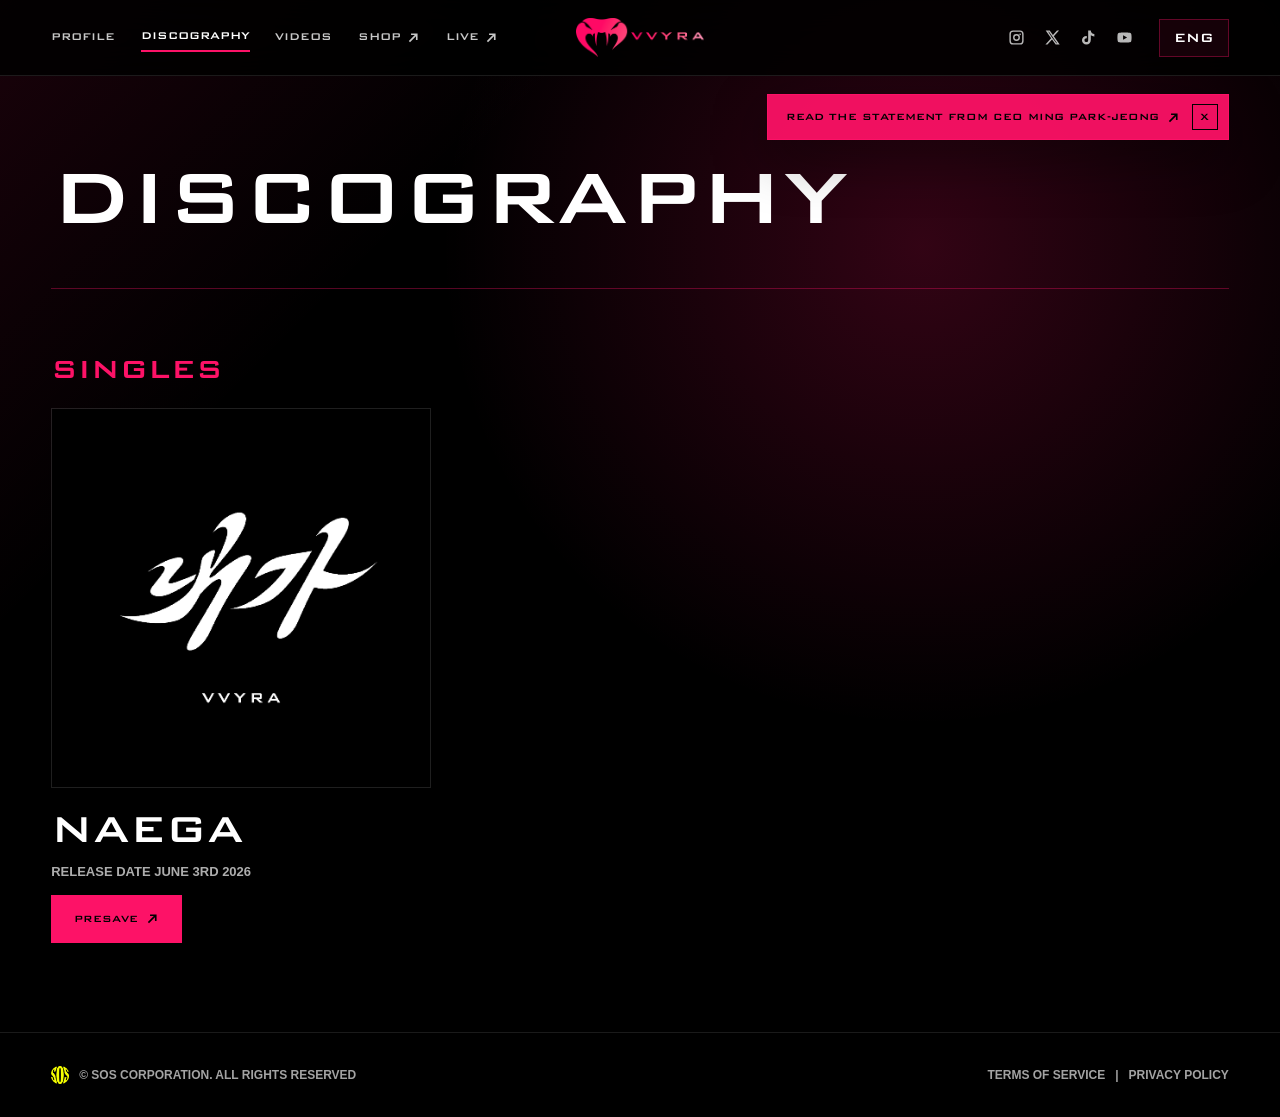
==== discography/index.html @ c1c781e7 "Update website" ====
<!doctype html>
<html lang="en">
<head>
  <meta charset="UTF-8">
  <meta name="viewport" content="width=device-width, initial-scale=1">
  <meta name="theme-color" content="#fd1267">
  <meta name="author" content="VVYRA">
  <meta name="description" content="welcome to VVYRA world 🌐">
  <meta property="og:type" content="website">
  <meta property="og:site_name" content="VVYRA">
  <meta property="og:logo" content="https://vvyra.world/assets/images/favicon.png">
  <meta property="og:title" content="VVYRA World">
  <meta property="og:description" content="welcome to VVYRA world 🌐">
  <meta property="og:url" content="https://vvyra.world/discography">
  <meta property="og:image" content="https://vvyra.world/assets/images/portraityt.jpg">
  <meta property="og:image:secure_url" content="https://vvyra.world/assets/images/portraityt.jpg">
  <meta property="og:image:type" content="image/jpeg">
  <meta property="og:image:alt" content="VVYRA">
  <meta name="twitter:card" content="summary_large_image">
  <meta name="twitter:site" content="@vvyraworld">
  <meta name="twitter:title" content="VVYRA World">
  <meta name="twitter:description" content="welcome to VVYRA world 🌐">
  <meta name="twitter:image" content="https://vvyra.world/assets/images/portraityt.jpg">
  <link rel="icon" type="image/png" href="/assets/images/favicon.png">
  <link rel="apple-touch-icon" href="/assets/images/favicon.png">
  <title>DISCOGRAPHY | VVYRA World</title>
  <link rel="preload" href="/assets/fonts/BankGothic-Bold.ttf" as="font" type="font/ttf" crossorigin>
  <link rel="stylesheet" href="/style.css">
</head>
<body data-page="discography">
  <header class="siteHeader" data-site-header>
    <a class="brandMark" href="/" aria-label="VVYRA WORLD">
      <img src="/assets/images/LogoWeb.png" alt="VVYRA">
    </a>
    <nav class="primaryNav" aria-label="PRIMARY">
      <a href="/profile" data-nav-page="profile" data-i18n="nav.profile">PROFILE</a>
      <a href="/discography" data-nav-page="discography" data-i18n="nav.discography">DISCOGRAPHY</a>
      <a href="/videos" data-nav-page="videos" data-i18n="nav.videos">VIDEOS</a>
      <a class="externalLink" href="/shop" aria-label="SHOP EXTERNAL"><span data-i18n="nav.shop">SHOP</span><svg viewBox="0 0 16 16" aria-hidden="true"><path d="M5 3h8v8h-2V6.41l-7.29 7.3-1.42-1.42 7.3-7.29H5V3Z"/></svg></a>
      <a class="externalLink" href="/live" aria-label="LIVE EXTERNAL"><span data-i18n="nav.live">LIVE</span><svg viewBox="0 0 16 16" aria-hidden="true"><path d="M5 3h8v8h-2V6.41l-7.29 7.3-1.42-1.42 7.3-7.29H5V3Z"/></svg></a>
    </nav>
    <nav class="socialNav" aria-label="SOCIAL MEDIA">
      <a href="https://instagram.com/@vvyraworld" target="_blank" rel="noopener noreferrer" aria-label="INSTAGRAM"><svg viewBox="0 0 24 24" aria-hidden="true"><path d="M7.2 2h9.6A5.2 5.2 0 0 1 22 7.2v9.6a5.2 5.2 0 0 1-5.2 5.2H7.2A5.2 5.2 0 0 1 2 16.8V7.2A5.2 5.2 0 0 1 7.2 2Zm0 2A3.2 3.2 0 0 0 4 7.2v9.6A3.2 3.2 0 0 0 7.2 20h9.6a3.2 3.2 0 0 0 3.2-3.2V7.2A3.2 3.2 0 0 0 16.8 4H7.2ZM12 7.15A4.85 4.85 0 1 1 12 16.85 4.85 4.85 0 0 1 12 7.15Zm0 2A2.85 2.85 0 1 0 12 14.85 2.85 2.85 0 0 0 12 9.15ZM17.1 6.35a1.15 1.15 0 1 1 0 2.3 1.15 1.15 0 0 1 0-2.3Z"/></svg></a>
      <a href="https://x.com/vvyraworld" target="_blank" rel="noopener noreferrer" aria-label="X"><svg viewBox="0 0 24 24" aria-hidden="true"><path d="M13.9 10.35 21.25 2h-2.9l-5.75 6.55L8 2H2.35l7.7 10.98L2 22h2.9l6.45-7.33L16.5 22h5.65l-8.25-11.65Zm-2.05 2.33-1.1-1.55L6.05 4h.95l11.45 16h-.95l-5.65-7.32Z"/></svg></a>
      <a href="https://tiktok.com/@vvyraworld" target="_blank" rel="noopener noreferrer" aria-label="TIKTOK"><svg viewBox="0 0 24 24" aria-hidden="true"><path d="M15.2 2c.35 3.08 2.07 4.92 5.06 5.12v3.36a8.17 8.17 0 0 1-5-1.53v6.33c0 4.04-2.47 6.72-6.2 6.72A6.14 6.14 0 0 1 2.8 15.9c0-3.66 2.85-6.38 6.78-6.14v3.52c-1.8-.28-3.25.72-3.25 2.58a2.55 2.55 0 0 0 2.6 2.62c1.58 0 2.62-.92 2.62-3.02V2h3.65Z"/></svg></a>
      <a href="https://www.youtube.com/@VVYRAWorld" target="_blank" rel="noopener noreferrer" aria-label="YOUTUBE"><svg viewBox="0 0 24 24" aria-hidden="true"><path d="M21.58 7.18a2.74 2.74 0 0 0-1.93-1.94C17.95 4.78 12 4.78 12 4.78s-5.95 0-7.65.46a2.74 2.74 0 0 0-1.93 1.94A28.65 28.65 0 0 0 2 12a28.65 28.65 0 0 0 .42 4.82 2.74 2.74 0 0 0 1.93 1.94c1.7.46 7.65.46 7.65.46s5.95 0 7.65-.46a2.74 2.74 0 0 0 1.93-1.94A28.65 28.65 0 0 0 22 12a28.65 28.65 0 0 0-.42-4.82ZM10 15.27V8.73L15.65 12 10 15.27Z"/></svg></a>
    </nav>
    <div class="languageSelector">
      <button class="languageToggle" type="button" aria-expanded="false" aria-controls="languageMenu" data-language-toggle>KOR</button>
      <div class="languageMenu" id="languageMenu" role="menu" data-language-menu>
        <button type="button" role="menuitem" data-language="ko">KOREAN</button>
        <button type="button" role="menuitem" data-language="en">ENGLISH</button>
        <button type="button" role="menuitem" data-language="ja">JAPANESE</button>
        <button type="button" role="menuitem" data-language="zh">CHINESE</button>
      </div>
    </div>
  </header>

  <div class="statementBanner" data-statement-banner>
    <a class="externalLink" href="https://x.com/SOS_CORPORATION/status/2068314888284279056" target="_blank" rel="noopener noreferrer">
      <span data-i18n="statement.ceo">READ THE STATEMENT FROM CEO MING PARK-JEONG</span>
      <svg viewBox="0 0 16 16" aria-hidden="true"><path d="M5 3h8v8h-2V6.41l-7.29 7.3-1.42-1.42 7.3-7.29H5V3Z"/></svg>
    </a>
    <button class="statementDismiss" type="button" aria-label="DISMISS STATEMENT" data-statement-dismiss>X</button>
  </div>

  <main class="pageShell">
    <section class="pageHero">
      <h1 data-i18n="discography.title">DISCOGRAPHY</h1>
    </section>
    <section class="releaseSection" aria-labelledby="singlesHeading">
      <h2 id="singlesHeading" data-i18n="discography.singles">SINGLES</h2>
      <div class="releaseGrid">
        <article class="releaseCard">
          <img class="releaseArtwork" src="/assets/images/Cover.jpg" alt="NAEGA COVER">
          <div class="releaseInfo">
            <h3>NAEGA</h3>
            <p data-i18n="discography.naegaDate">RELEASE DATE JUNE 3RD 2026</p>
            <a class="primaryButton externalLink" href="https://too.fm/wgj67kj">
              <span data-i18n="discography.presave">PRESAVE</span>
              <svg viewBox="0 0 16 16" aria-hidden="true"><path d="M5 3h8v8h-2V6.41l-7.29 7.3-1.42-1.42 7.3-7.29H5V3Z"/></svg>
            </a>
          </div>
        </article>
      </div>
    </section>
  </main>

  <footer class="siteFooter">
    <p class="footerCopyright"><img src="/assets/images/logoy.png" alt="SOS"><span data-i18n="footer.copyright">&copy; SOS CORPORATION. ALL RIGHTS RESERVED</span></p>
    <nav aria-label="LEGAL"><a href="/terms" data-i18n="footer.terms">TERMS OF SERVICE</a><span>|</span><a href="/privacy" data-i18n="footer.privacy">PRIVACY POLICY</a></nav>
  </footer>

  <script src="/script.js"></script>
</body>
</html>
---- style.css ----
@font-face {
  font-family: "BankGothicCustom";
  src: url("./assets/fonts/BankGothic-Bold.ttf") format("truetype");
  font-weight: 700;
  font-style: normal;
  font-display: swap;
}

:root {
  --black: #000000;
  --pink: #fd1267;
  --white: #ffffff;
  --muted: #aaaab1;
  --panel: #080808;
  --line: rgba(253, 18, 103, 0.34);
  --lineStrong: rgba(253, 18, 103, 0.72);
  --shadow: 0 24px 80px rgba(253, 18, 103, 0.16);
  --headerFont: "BankGothicCustom", "Helvetica Neue", Helvetica, Arial, sans-serif;
  --bodyFont: "Helvetica Neue", Helvetica, Arial, sans-serif;
}

* {
  box-sizing: border-box;
}

html {
  background: var(--black);
  scroll-behavior: smooth;
}

body {
  min-height: 100vh;
  margin: 0;
  color: var(--white);
  background:
    radial-gradient(circle at 72% 22%, rgba(253, 18, 103, 0.2), transparent 30rem),
    linear-gradient(135deg, rgba(253, 18, 103, 0.1), transparent 28rem),
    var(--black);
  font-family: var(--bodyFont);
  font-weight: 700;
  text-transform: uppercase;
  letter-spacing: 0;
}

body::before {
  position: fixed;
  inset: 0;
  z-index: -1;
  pointer-events: none;
  content: "";
  background-image:
    linear-gradient(rgba(255, 255, 255, 0.04) 1px, transparent 1px),
    linear-gradient(90deg, rgba(255, 255, 255, 0.035) 1px, transparent 1px);
  background-size: 54px 54px;
  mask-image: linear-gradient(to bottom, rgba(0, 0, 0, 0.9), transparent 78%);
}

body[data-page="home"] {
  display: flex;
  height: 100vh;
  min-height: 100vh;
  flex-direction: column;
  overflow: hidden;
}

body[data-page="home"] main {
  display: flex;
  flex: 1 1 auto;
  min-height: 0;
}

a {
  color: inherit;
  text-decoration: none;
}

button {
  color: inherit;
  font: inherit;
}

.siteHeader {
  position: sticky;
  top: 0;
  z-index: 20;
  display: grid;
  grid-template-columns: minmax(0, 1fr) auto auto;
  align-items: center;
  column-gap: clamp(12px, 1.6vw, 22px);
  min-height: 76px;
  padding: 0 clamp(18px, 4vw, 56px);
  border-bottom: 1px solid rgba(255, 255, 255, 0.1);
  background: rgba(0, 0, 0, 0.84);
  backdrop-filter: blur(18px);
}

.brandMark,
.primaryNav,
.socialNav,
.languageSelector {
  font-family: var(--headerFont);
}

.brandMark {
  position: absolute;
  left: 50%;
  display: inline-flex;
  align-items: center;
  justify-self: start;
  width: max-content;
  inline-size: max-content;
  min-height: 42px;
  line-height: 1;
  transform: translateX(-50%);
  transition: opacity 180ms ease, transform 180ms ease;
}

.brandMark img {
  display: block;
  width: clamp(104px, 10vw, 154px);
  height: auto;
}

.brandMark:hover {
  opacity: 0.78;
  transform: translateX(-50%) translateY(-1px);
}

.primaryNav {
  display: flex;
  align-items: center;
  justify-content: flex-start;
  gap: clamp(14px, 2vw, 30px);
  padding-left: 0;
  font-size: clamp(10px, 1vw, 13px);
  line-height: 1;
}

.primaryNav a {
  position: relative;
  display: inline-flex;
  align-items: center;
  gap: 6px;
  min-height: 42px;
  color: rgba(255, 255, 255, 0.78);
  transition: color 180ms ease, transform 180ms ease;
}

.primaryNav a::before {
  position: absolute;
  right: 0;
  bottom: 6px;
  left: 0;
  height: 2px;
  content: "";
  background: var(--pink);
  transform: scaleX(0);
  transform-origin: right;
  transition: transform 220ms ease;
}

.primaryNav a:hover,
.primaryNav a[aria-current="page"] {
  color: var(--white);
  transform: translateY(-1px);
}

.primaryNav a:hover::before,
.primaryNav a[aria-current="page"]::before {
  transform: scaleX(1);
  transform-origin: left;
}

.externalLink svg {
  width: 13px;
  height: 13px;
  fill: currentColor;
  transition: transform 180ms ease;
}

.externalLink:hover svg {
  transform: translate(2px, -2px);
}

.socialNav {
  display: inline-flex;
  align-items: center;
  justify-self: end;
  gap: 8px;
}

.socialNav a {
  display: inline-grid;
  width: 28px;
  height: 34px;
  place-items: center;
  color: rgba(255, 255, 255, 0.72);
  transition: color 180ms ease, transform 180ms ease;
}

.socialNav a:hover,
.socialNav a:focus-visible {
  color: var(--white);
  outline: none;
  transform: translateY(-2px);
}

.socialNav svg {
  display: block;
  width: 17px;
  height: 17px;
  fill: currentColor;
}

.languageSelector {
  position: relative;
  justify-self: end;
}

.languageToggle {
  min-width: 62px;
  min-height: 38px;
  padding: 0 14px;
  border: 1px solid var(--line);
  background: rgba(253, 18, 103, 0.08);
  cursor: pointer;
  transition: border-color 180ms ease, background 180ms ease, box-shadow 180ms ease;
}

.languageToggle:hover,
.languageSelector.isOpen .languageToggle {
  border-color: var(--pink);
  background: rgba(253, 18, 103, 0.18);
  box-shadow: 0 0 28px rgba(253, 18, 103, 0.18);
}

.languageMenu {
  position: absolute;
  top: calc(100% + 12px);
  right: 0;
  display: grid;
  width: 172px;
  padding: 8px;
  border: 1px solid var(--lineStrong);
  background: rgba(0, 0, 0, 0.94);
  box-shadow: var(--shadow);
  opacity: 0;
  pointer-events: none;
  transform: translateY(-8px);
  transition: opacity 180ms ease, transform 180ms ease;
}

.languageSelector.isOpen .languageMenu {
  opacity: 1;
  pointer-events: auto;
  transform: translateY(0);
}

.languageMenu button {
  min-height: 36px;
  border: 0;
  background: transparent;
  cursor: pointer;
  color: rgba(255, 255, 255, 0.76);
  text-align: left;
  transition: color 180ms ease, background 180ms ease, padding-left 180ms ease;
}

.languageMenu button:hover,
.languageMenu button[aria-current="true"] {
  padding-left: 10px;
  color: var(--white);
  background: rgba(253, 18, 103, 0.16);
}

.statementBanner {
  position: fixed;
  top: calc(76px + 18px);
  right: clamp(18px, 4vw, 56px);
  z-index: 15;
  display: inline-flex;
  align-items: center;
  gap: 12px;
  width: auto;
  max-width: min(520px, calc(100vw - 36px));
  min-height: 46px;
  padding: 0 10px 0 18px;
  border: 1px solid var(--pink);
  background: rgba(253, 18, 103, 0.94);
  box-shadow: 0 18px 54px rgba(0, 0, 0, 0.38);
  color: var(--black);
  font-family: var(--headerFont);
  font-size: 12px;
  line-height: 1.2;
  text-align: center;
  transition: background 180ms ease, color 180ms ease, transform 180ms ease, box-shadow 180ms ease;
}

.statementBanner.isDismissed {
  display: none;
}

.statementBanner a {
  display: inline-flex;
  align-items: center;
  justify-content: center;
  gap: 8px;
  min-height: 44px;
}

.statementBanner:hover {
  background: var(--black);
  color: var(--pink);
  transform: translateY(-2px);
  box-shadow: 0 20px 60px rgba(253, 18, 103, 0.24);
}

.statementDismiss {
  display: inline-grid;
  flex: 0 0 auto;
  width: 26px;
  height: 26px;
  place-items: center;
  border: 1px solid currentColor;
  background: transparent;
  cursor: pointer;
  color: inherit;
  font-family: var(--headerFont);
  font-size: 12px;
  line-height: 1;
  transition: background 180ms ease, color 180ms ease, transform 180ms ease;
}

.statementDismiss:hover,
.statementDismiss:focus-visible {
  background: currentColor;
  color: var(--pink);
  outline: none;
}

.heroSection {
  position: relative;
  display: grid;
  width: 100%;
  flex: 1 1 auto;
  place-items: center;
  min-height: 0;
  padding: clamp(72px, 10vw, 132px) clamp(18px, 4vw, 56px) clamp(56px, 7vw, 92px);
  overflow: hidden;
}

.heroSection::before {
  position: absolute;
  inset: 0;
  z-index: 1;
  content: "";
  background:
    linear-gradient(180deg, rgba(0, 0, 0, 0.5), rgba(0, 0, 0, 0.7)),
    radial-gradient(circle at 50% 58%, rgba(253, 18, 103, 0.26), transparent 36rem);
}

.heroVideo {
  position: absolute;
  inset: 0;
  width: 100%;
  height: 100%;
  object-fit: cover;
  filter: saturate(115%) contrast(108%) brightness(58%);
}

.heroContent {
  position: relative;
  z-index: 2;
  display: grid;
  justify-items: center;
  width: min(100%, 980px);
  text-align: center;
}

.heroLogo {
  display: block;
  width: min(80vw, 760px);
  max-height: min(42vh, 390px);
  height: auto;
  object-fit: contain;
  filter: drop-shadow(0 20px 66px rgba(253, 18, 103, 0.38));
}

h1 {
  margin: 0;
  font-family: var(--headerFont);
  font-size: clamp(44px, 7.4vw, 118px);
  line-height: 0.92;
}

.debutText,
.placeholderPanel p,
.legalText p {
  max-width: 650px;
  margin: 24px 0 0;
  color: rgba(255, 255, 255, 0.74);
  font-size: clamp(15px, 1.45vw, 21px);
  line-height: 1.45;
}

.placeholderPanel p:first-child,
.legalText p:first-child {
  margin-top: 0;
}

.debutText {
  color: var(--white);
  font-family: var(--headerFont);
  font-size: clamp(14px, 1.8vw, 25px);
}

.actionRow {
  display: flex;
  flex-wrap: wrap;
  justify-content: center;
  gap: 12px;
  margin-top: 34px;
}

.primaryButton,
.secondaryButton {
  display: inline-flex;
  align-items: center;
  justify-content: center;
  min-height: 48px;
  padding: 0 22px;
  border: 1px solid var(--pink);
  font-family: var(--headerFont);
  font-size: 12px;
  transition: background 180ms ease, color 180ms ease, transform 180ms ease, box-shadow 180ms ease;
}

.primaryButton.externalLink,
.secondaryButton.externalLink {
  gap: 8px;
}

.primaryButton {
  background: var(--pink);
  color: var(--black);
}

.secondaryButton {
  background: transparent;
  color: var(--white);
}

.primaryButton:hover,
.secondaryButton:hover {
  transform: translateY(-2px);
  box-shadow: 0 14px 44px rgba(253, 18, 103, 0.25);
}

.secondaryButton:hover {
  background: rgba(253, 18, 103, 0.16);
}

.pageShell {
  min-height: calc(100vh - 161px);
  padding: clamp(42px, 6vw, 88px) clamp(18px, 4vw, 56px) clamp(56px, 7vw, 100px);
}

.pageHero {
  padding-bottom: clamp(24px, 4vw, 48px);
  border-bottom: 1px solid var(--line);
}

.profileIntro {
  display: grid;
  justify-items: center;
  margin-top: clamp(28px, 5vw, 62px);
  text-align: center;
}

.profileHeroImage {
  display: block;
  width: min(100%, 1120px);
  border: 1px solid rgba(255, 255, 255, 0.14);
  object-fit: cover;
  box-shadow: 0 30px 90px rgba(253, 18, 103, 0.16);
}

.profileLogo {
  display: block;
  width: clamp(170px, 22vw, 310px);
  height: auto;
  margin-top: clamp(34px, 5vw, 62px);
}

.profileIntro p {
  max-width: 860px;
  margin: clamp(28px, 4vw, 42px) auto 0;
  color: rgba(255, 255, 255, 0.78);
  font-size: clamp(16px, 1.5vw, 22px);
  line-height: 1.55;
}

.placeholderPanel,
.legalText {
  margin-top: clamp(28px, 5vw, 62px);
  padding: 0;
  border: 0;
  background: transparent;
}

.legalShell h1 {
  font-size: clamp(38px, 6vw, 88px);
}

.releaseSection {
  margin-top: clamp(28px, 5vw, 62px);
}

.releaseSection h2 {
  margin: 0 0 22px;
  color: var(--pink);
  font-family: var(--headerFont);
  font-size: clamp(18px, 2.6vw, 34px);
}

.releaseGrid {
  display: grid;
  grid-template-columns: repeat(auto-fit, minmax(260px, 380px));
  gap: 22px;
}

.releaseCard {
  display: grid;
  gap: 18px;
}

.releaseArtwork {
  display: block;
  width: 100%;
  aspect-ratio: 1;
  border: 1px solid rgba(255, 255, 255, 0.12);
  object-fit: cover;
}

.releaseInfo {
  display: grid;
  gap: 12px;
}

.releaseInfo h3,
.releaseInfo p {
  margin: 0;
}

.releaseInfo h3 {
  font-family: var(--headerFont);
  font-size: clamp(28px, 4vw, 48px);
  line-height: 0.95;
}

.releaseInfo p {
  color: rgba(255, 255, 255, 0.68);
  font-size: 13px;
}

.releaseInfo .primaryButton {
  justify-self: start;
  margin-top: 4px;
}

.memberReleaseSection {
  margin-top: clamp(42px, 7vw, 96px);
}

.memberGrid {
  grid-template-columns: repeat(auto-fit, minmax(220px, 1fr));
}

.memberCard {
  transition: transform 220ms ease, filter 220ms ease;
}

.memberCard:hover {
  filter: saturate(112%) contrast(106%);
  transform: translateY(-4px);
}

.memberArtwork {
  aspect-ratio: 16 / 10;
}

.memberInfo h3 {
  font-size: clamp(24px, 3.2vw, 40px);
}

.redirectShell {
  display: grid;
  min-height: 100vh;
  place-items: center;
  padding: 24px;
}

.redirectShell .externalLink {
  gap: 8px;
}

.siteFooter {
  display: flex;
  align-items: center;
  justify-content: space-between;
  gap: 20px;
  min-height: 85px;
  padding: 0 clamp(18px, 4vw, 56px);
  border-top: 1px solid rgba(255, 255, 255, 0.1);
  color: rgba(255, 255, 255, 0.64);
  font-size: 12px;
}

.siteFooter p {
  margin: 0;
}

.footerCopyright {
  display: inline-flex;
  align-items: center;
  gap: 10px;
}

.footerCopyright img {
  display: block;
  width: 18px;
  height: 18px;
  object-fit: contain;
}

.siteFooter nav {
  display: flex;
  align-items: center;
  gap: 10px;
}

.siteFooter a {
  transition: color 180ms ease;
}

.siteFooter a:hover {
  color: var(--pink);
}

@media (max-width: 920px) {
  body[data-page="home"] {
    display: block;
    height: auto;
    min-height: 100vh;
    overflow: visible;
  }

  body[data-page="home"] main {
    display: block;
  }

  .siteHeader {
    grid-template-columns: 1fr auto;
    align-items: start;
    padding-top: 16px;
    padding-bottom: 14px;
  }

  .brandMark {
    position: static;
    transform: none;
  }

  .brandMark:hover {
    transform: translateY(-1px);
  }

  .primaryNav {
    grid-column: 1 / -1;
    order: 3;
    flex-wrap: wrap;
    gap: 10px 18px;
    padding: 8px 0 0;
  }

  .socialNav {
    grid-column: 1 / -1;
    order: 4;
    justify-self: start;
    padding-top: 8px;
  }

  .languageSelector {
    grid-column: 2;
  }

  .statementBanner {
    position: static;
    display: flex;
    justify-content: space-between;
    width: 100vw;
    max-width: 100vw;
    min-height: 44px;
    padding: 10px 14px 10px 18px;
    border-right: 0;
    border-left: 0;
    box-shadow: none;
  }

  .statementBanner a {
    justify-content: flex-start;
    min-height: 32px;
  }

  .statementBanner:hover {
    transform: none;
  }

  .heroSection {
    min-height: 720px;
  }
}

@media (max-width: 560px) {
  .siteHeader {
    min-height: 118px;
  }

  .primaryNav {
    font-size: 10px;
    gap: 4px 12px;
  }

  .heroSection {
    min-height: 650px;
    padding-top: 64px;
  }

  .pageHero h1 {
    font-size: clamp(30px, 10vw, 40px);
  }

  .actionRow {
    display: grid;
  }

  .siteFooter {
    align-items: flex-start;
    flex-direction: column;
    justify-content: center;
    min-height: 112px;
  }
}

@media (prefers-reduced-motion: reduce) {
  *,
  *::before,
  *::after {
    animation-duration: 1ms !important;
    scroll-behavior: auto !important;
    transition-duration: 1ms !important;
  }
}
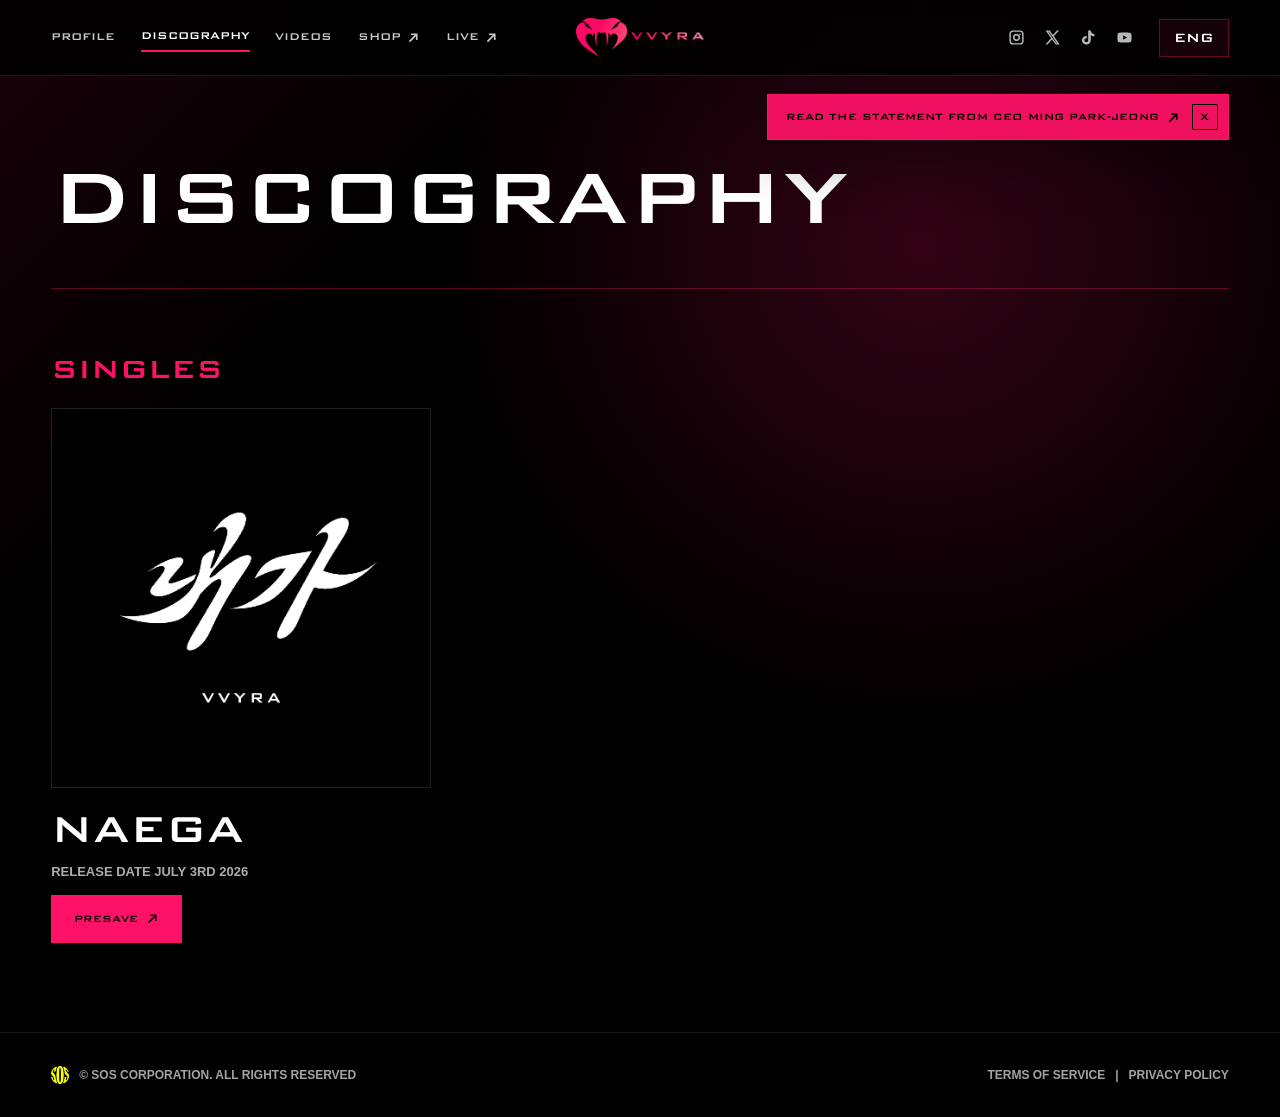
==== commit f2dbe976: "Update NAEGA release date" ====
--- a/discography/index.html
+++ b/discography/index.html
@@ -32,6 +32,11 @@
     <a class="brandMark" href="/" aria-label="VVYRA WORLD">
       <img src="/assets/images/LogoWeb.png" alt="VVYRA">
     </a>
+    <button class="menuToggle" type="button" aria-label="OPEN MENU" aria-expanded="false" data-menu-toggle>
+      <span></span>
+      <span></span>
+      <span></span>
+    </button>
     <nav class="primaryNav" aria-label="PRIMARY">
       <a href="/profile" data-nav-page="profile" data-i18n="nav.profile">PROFILE</a>
       <a href="/discography" data-nav-page="discography" data-i18n="nav.discography">DISCOGRAPHY</a>
@@ -75,7 +80,7 @@
           <img class="releaseArtwork" src="/assets/images/Cover.jpg" alt="NAEGA COVER">
           <div class="releaseInfo">
             <h3>NAEGA</h3>
-            <p data-i18n="discography.naegaDate">RELEASE DATE JUNE 3RD 2026</p>
+            <p data-i18n="discography.naegaDate">RELEASE DATE JULY 3RD 2026</p>
             <a class="primaryButton externalLink" href="https://too.fm/wgj67kj">
               <span data-i18n="discography.presave">PRESAVE</span>
               <svg viewBox="0 0 16 16" aria-hidden="true"><path d="M5 3h8v8h-2V6.41l-7.29 7.3-1.42-1.42 7.3-7.29H5V3Z"/></svg>
--- a/style.css
+++ b/style.css
@@ -124,6 +124,48 @@
 .brandMark:hover {
   opacity: 0.78;
   transform: translateX(-50%) translateY(-1px);
+}
+
+.menuToggle {
+  display: none;
+  width: 42px;
+  height: 42px;
+  padding: 0;
+  border: 1px solid var(--line);
+  background: rgba(253, 18, 103, 0.08);
+  cursor: pointer;
+  transition: border-color 180ms ease, background 180ms ease, box-shadow 180ms ease;
+}
+
+.menuToggle:hover,
+.menuToggle:focus-visible,
+.siteHeader.isMenuOpen .menuToggle {
+  border-color: var(--pink);
+  background: rgba(253, 18, 103, 0.18);
+  box-shadow: 0 0 28px rgba(253, 18, 103, 0.18);
+  outline: none;
+}
+
+.menuToggle span {
+  display: block;
+  width: 18px;
+  height: 2px;
+  margin: 5px auto;
+  background: currentColor;
+  transform-origin: center;
+  transition: opacity 180ms ease, transform 180ms ease;
+}
+
+.siteHeader.isMenuOpen .menuToggle span:nth-child(1) {
+  transform: translateY(7px) rotate(45deg);
+}
+
+.siteHeader.isMenuOpen .menuToggle span:nth-child(2) {
+  opacity: 0;
+}
+
+.siteHeader.isMenuOpen .menuToggle span:nth-child(3) {
+  transform: translateY(-7px) rotate(-45deg);
 }
 
 .primaryNav {
@@ -512,6 +554,18 @@
   font-size: clamp(38px, 6vw, 88px);
 }
 
+.legalText {
+  max-width: 900px;
+}
+
+.legalText h2 {
+  margin: clamp(28px, 4vw, 44px) 0 0;
+  color: var(--pink);
+  font-family: var(--headerFont);
+  font-size: clamp(18px, 2.2vw, 30px);
+  line-height: 1;
+}
+
 .releaseSection {
   margin-top: clamp(28px, 5vw, 62px);
 }
@@ -660,14 +714,17 @@
   }
 
   .siteHeader {
-    grid-template-columns: 1fr auto;
-    align-items: start;
-    padding-top: 16px;
-    padding-bottom: 14px;
+    grid-template-columns: auto 1fr auto auto;
+    align-items: center;
+    min-height: 76px;
+    padding-top: 0;
+    padding-bottom: 0;
   }
 
   .brandMark {
     position: static;
+    grid-column: 1;
+    grid-row: 1;
     transform: none;
   }
 
@@ -675,23 +732,60 @@
     transform: translateY(-1px);
   }
 
+  .menuToggle {
+    display: inline-grid;
+    grid-column: 4;
+    grid-row: 1;
+    place-items: center;
+    justify-self: end;
+  }
+
   .primaryNav {
     grid-column: 1 / -1;
+    grid-row: 2;
     order: 3;
-    flex-wrap: wrap;
-    gap: 10px 18px;
-    padding: 8px 0 0;
+    display: grid;
+    max-height: 0;
+    padding: 0;
+    overflow: hidden;
+    gap: 0;
+    font-size: 14px;
+    opacity: 0;
+    transition: max-height 240ms ease, opacity 180ms ease, padding 180ms ease;
+  }
+
+  .siteHeader.isMenuOpen .primaryNav {
+    max-height: 280px;
+    padding: 16px 0 8px;
+    opacity: 1;
+  }
+
+  .primaryNav a {
+    min-height: 38px;
   }
 
   .socialNav {
     grid-column: 1 / -1;
+    grid-row: 3;
     order: 4;
+    max-height: 0;
+    overflow: hidden;
     justify-self: start;
+    padding-top: 0;
+    opacity: 0;
+    transition: max-height 240ms ease, opacity 180ms ease, padding 180ms ease;
+  }
+
+  .siteHeader.isMenuOpen .socialNav {
+    max-height: 54px;
     padding-top: 8px;
+    opacity: 1;
   }
 
   .languageSelector {
-    grid-column: 2;
+    grid-column: 3;
+    grid-row: 1;
+    align-self: center;
   }
 
   .statementBanner {
@@ -723,12 +817,11 @@
 
 @media (max-width: 560px) {
   .siteHeader {
-    min-height: 118px;
+    min-height: 76px;
   }
 
   .primaryNav {
-    font-size: 10px;
-    gap: 4px 12px;
+    font-size: 13px;
   }
 
   .heroSection {
